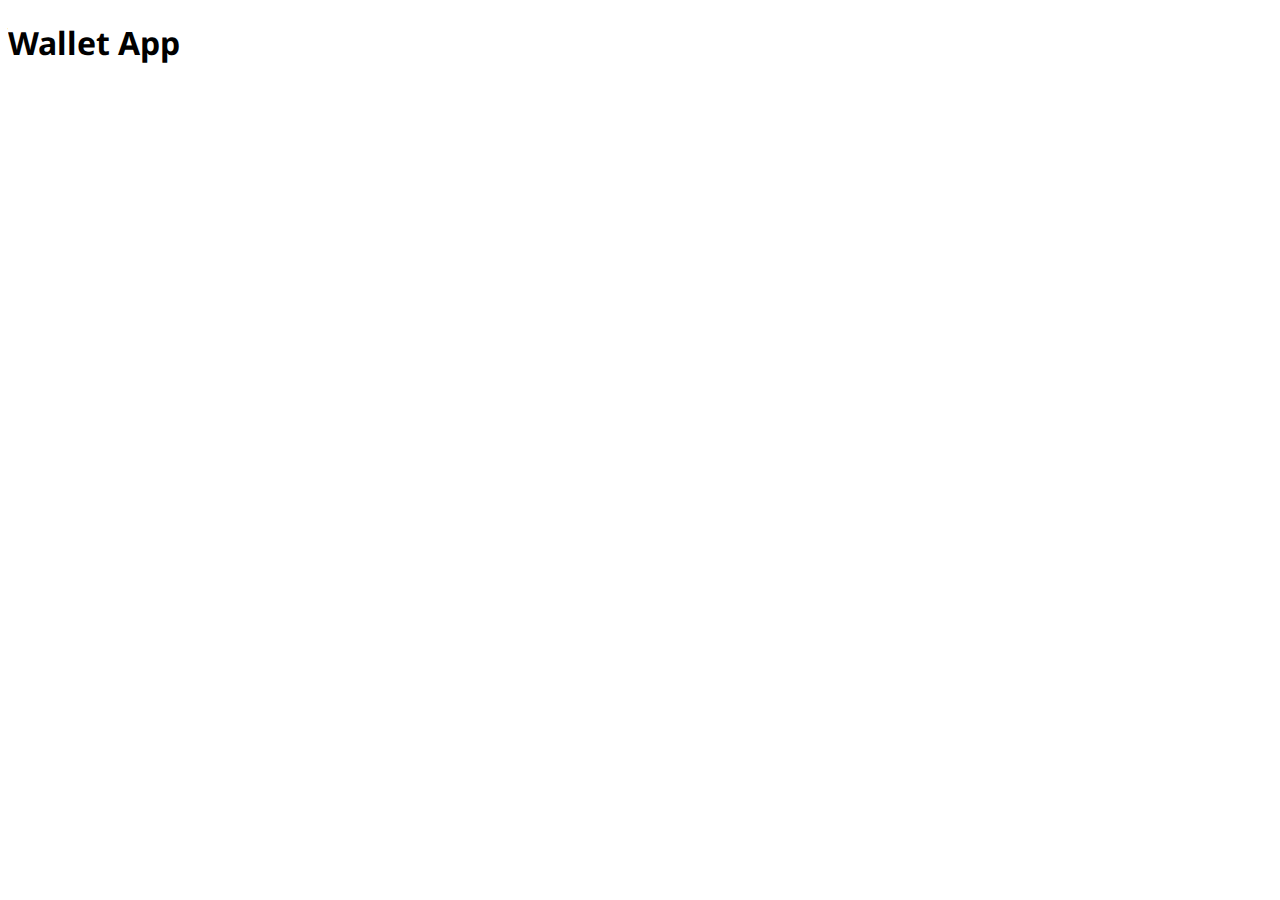
==== index.html @ 5966cf6f "initial commit" ====
<!DOCTYPE html>
<html>
  <head>
    <title>Wallet App - Login</title>
    <link rel="stylesheet" href="style.css" />
    <script src="index.js"></script>
  </head>
  <body>
    <h1>Wallet App</h1>
  </body>
</html>
---- style.css ----
@import url("https://fonts.googleapis.com/css2?family=Montserrat:wght@100;200;300;400;500;600;700;800&family=Noto+Sans:ital,wght@0,100;0,200;0,300;0,400;0,500;0,600;0,700;0,800;0,900;1,100;1,200;1,300;1,400;1,500;1,600;1,700;1,800;1,900&family=Open+Sans:wght@300;400;500;600;700;800&display=swap");

h1 {
  font-family: "Noto Sans", sans-serif;
}
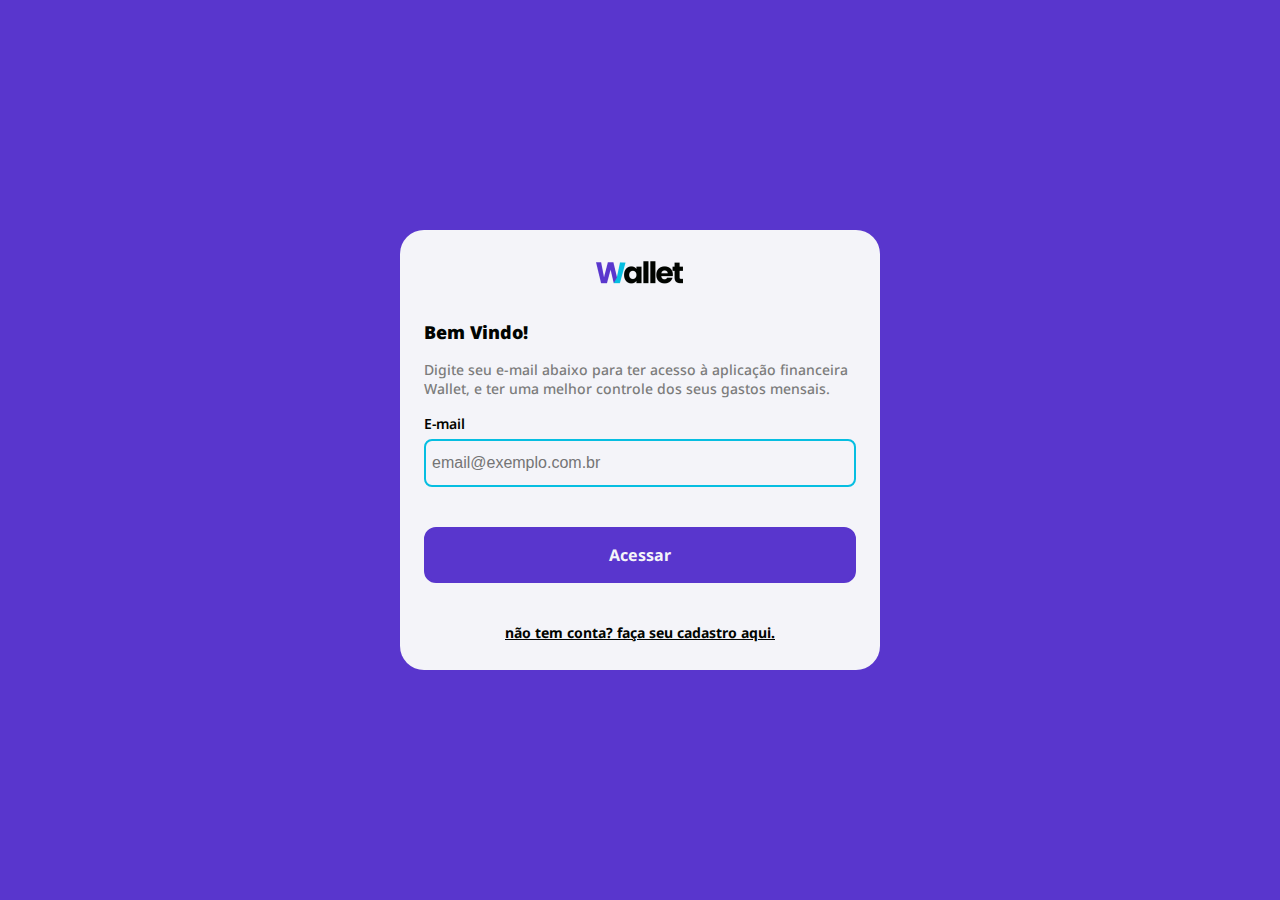
==== commit d33e2b6e: "feat: Styled System and login screen" ====
--- a/index.html
+++ b/index.html
@@ -6,6 +6,31 @@
     <script src="index.js"></script>
   </head>
   <body>
-    <h1>Wallet App</h1>
+    <div class="section-hero-purple">
+      <div class="div-box-email">
+        <div class="div-email-informations">
+          <img
+            class="image-logo"
+            src="src/image/wallet-logo.png"
+            alt="wallet-logo"
+          />
+          <h3 class="max-widht text-left mt-larger">Bem Vindo!</h3>
+          <p class="mt-small">
+            Digite seu e-mail abaixo para ter acesso à aplicação financeira
+            Wallet, e ter uma melhor controle dos seus gastos mensais.
+          </p>
+          <label class="mt-small" for="input-email"> E-mail </label>
+          <input
+            class="mt-smaller"
+            id="input-email"
+            placeholder="email@exemplo.com.br"
+          />
+          <button class="mt-forty">Acessar</button>
+          <a onclick="onclicknewpage()" class="mt-forty"
+            >não tem conta? faça seu cadastro aqui.</a
+          >
+        </div>
+      </div>
+    </div>
   </body>
 </html>
--- a/style.css
+++ b/style.css
@@ -1,5 +1,182 @@
 @import url("https://fonts.googleapis.com/css2?family=Montserrat:wght@100;200;300;400;500;600;700;800&family=Noto+Sans:ital,wght@0,100;0,200;0,300;0,400;0,500;0,600;0,700;0,800;0,900;1,100;1,200;1,300;1,400;1,500;1,600;1,700;1,800;1,900&family=Open+Sans:wght@300;400;500;600;700;800&display=swap");
+
+body {
+  padding: 0px;
+  margin: 0px;
+  font-family: "Noto Sans", sans-serif;
+  color: #010400;
+}
 
 h1 {
   font-family: "Noto Sans", sans-serif;
+  font-size: 40px;
+  font-weight: bolder;
+  margin: 0px;
+  padding: 0px;
 }
+h2 {
+  font-family: "Noto Sans", sans-serif;
+  font-size: 24px;
+  font-weight: bold;
+  margin: 0px;
+  padding: 0px;
+}
+h3 {
+  font-family: "Noto Sans", sans-serif;
+  font-size: 18px;
+  font-weight: 900;
+  margin: 0px;
+  padding: 0px;
+}
+h4 {
+  font-family: "Noto Sans", sans-serif;
+  font-size: 16px;
+  font-weight: 700;
+  color: #7c7c7c;
+  margin: 0px;
+  padding: 0px;
+}
+
+p {
+  font-family: "Noto Sans", sans-serif;
+  font-size: 14px;
+  font-weight: 500;
+  color: #7c7c7c;
+  margin: 0px;
+  padding: 0px;
+}
+
+label {
+  font-family: "Noto Sans", sans-serif;
+  font-size: 14px;
+  font-weight: 600;
+  color: #010400;
+  width: 100%;
+}
+
+a {
+  font-family: "Noto Sans", sans-serif;
+  font-size: 14px;
+  font-weight: 700;
+  text-decoration: underline;
+  cursor: pointer;
+}
+
+button {
+  font-family: "Noto Sans", sans-serif;
+  font-weight: 700;
+  width: 432px;
+  height: 56px;
+  border-radius: 12px;
+  color: #f4f4f9;
+  background-color: #5936cd;
+  border-width: 2px;
+  border-style: solid;
+  font-size: 16px;
+  border-color: #5936cd;
+  cursor: pointer;
+}
+
+button.small {
+  height: 36px;
+  width: 90px;
+  background-color: #f4f4f9;
+  border-radius: 8px;
+  font-size: 14px;
+  color: #010400;
+}
+
+input {
+  background-color: #f4f4f9;
+  width: 100%;
+  height: 48px;
+  border-color: #06bee1;
+  border-width: 2px;
+  border-style: solid;
+  border-radius: 8px;
+  color: #010400;
+  font-size: 16px;
+  padding: 6px;
+  box-sizing: border-box;
+}
+
+.max-widht {
+  width: 100%;
+}
+
+.text-right {
+  text-align: right;
+}
+
+.text-left {
+  text-align: left;
+}
+
+.text-center {
+  text-align: center;
+}
+
+.mt {
+  margin-top: 24px;
+}
+
+.mt-small {
+  margin-top: 16px;
+}
+
+.mt-larger {
+  margin-top: 32px;
+}
+
+.mt-smaller {
+  margin-top: 6px;
+}
+.mt-large {
+  margin-top: 28px;
+}
+.mt-doble-smaller {
+  margin-top: 12px;
+}
+.mt-fifty {
+  margin-top: 50px;
+}
+.mt-forty {
+  margin-top: 40px;
+}
+
+.div-email-informations {
+  display: flex;
+  flex-direction: column;
+  align-items: center;
+  justify-content: center;
+  height: auto;
+  width: auto;
+  text-align: left;
+  padding: 24px;
+}
+.div-box-email {
+  display: flex;
+  flex-direction: column;
+  align-items: center;
+  justify-content: center;
+  width: 480px;
+  height: auto;
+  min-height: 440px;
+  background-color: #f4f4f9;
+  border-radius: 24px;
+  border-width: 0px;
+}
+
+.image-logo {
+  width: 88px;
+  height: 30px;
+}
+
+.section-hero-purple {
+  display: flex;
+  align-items: center;
+  justify-content: center;
+  width: 100vw;
+  height: 100vh;
+  background-color: #5936cd;
+}
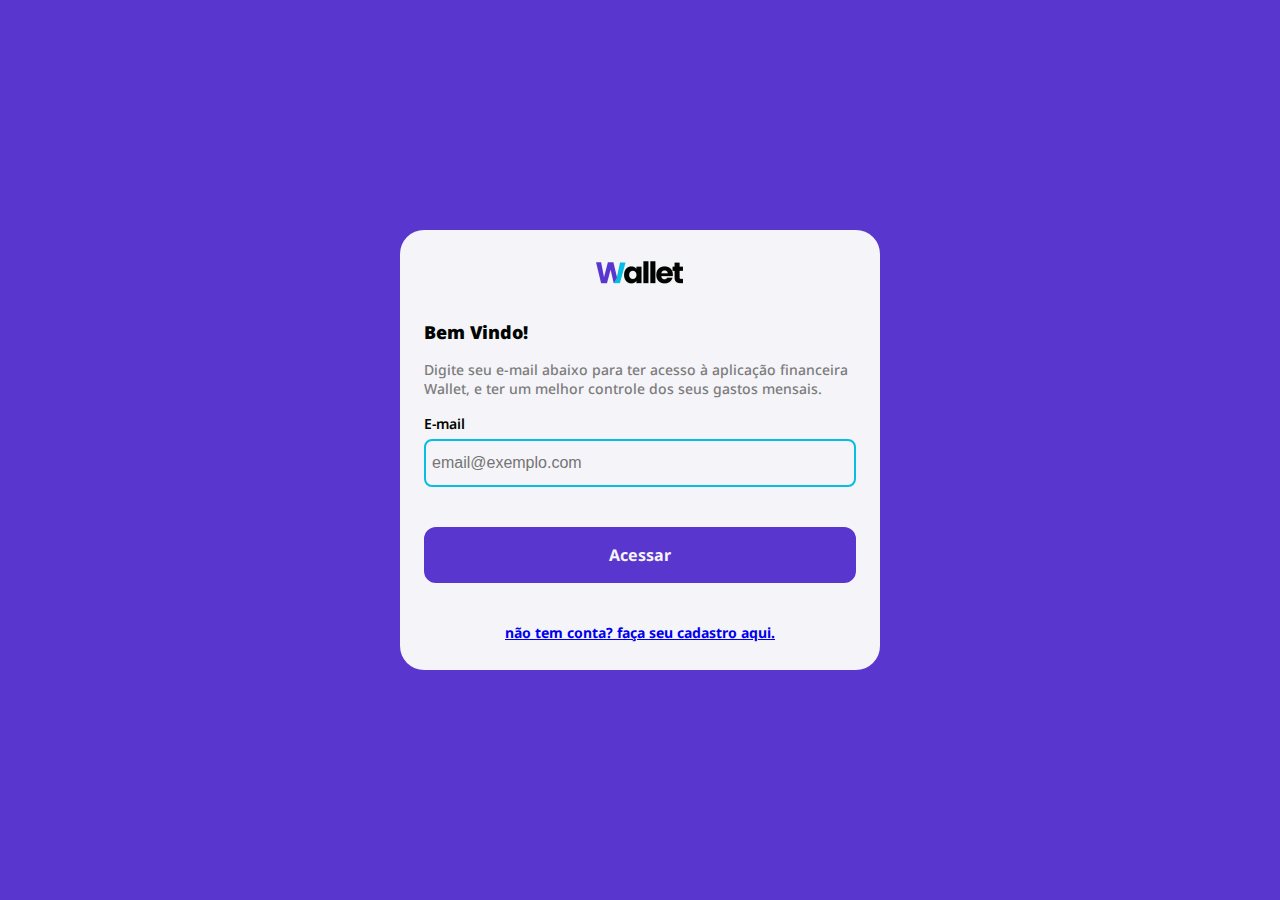
==== commit 2befe6f5: "feat: login screen and cadaster screen, local storage done, initialized home screen" ====
--- a/index.html
+++ b/index.html
@@ -17,16 +17,19 @@
           <h3 class="max-widht text-left mt-larger">Bem Vindo!</h3>
           <p class="mt-small">
             Digite seu e-mail abaixo para ter acesso à aplicação financeira
-            Wallet, e ter uma melhor controle dos seus gastos mensais.
+            Wallet, e ter um melhor controle dos seus gastos mensais.
           </p>
           <label class="mt-small" for="input-email"> E-mail </label>
           <input
             class="mt-smaller"
             id="input-email"
-            placeholder="email@exemplo.com.br"
+            placeholder="email@exemplo.com"
+            name="input-email"
+            type="email"
           />
-          <button class="mt-forty">Acessar</button>
-          <a onclick="onclicknewpage()" class="mt-forty"
+          <button onclick="saveEmail()" class="mt-forty">Acessar</button>
+
+          <a href="../wallet-app/pages/files/index.html" class="mt-forty"
             >não tem conta? faça seu cadastro aqui.</a
           >
         </div>
--- a/style.css
+++ b/style.css
@@ -98,6 +98,7 @@
   font-size: 16px;
   padding: 6px;
   box-sizing: border-box;
+  outline: none;
 }
 
 .max-widht {
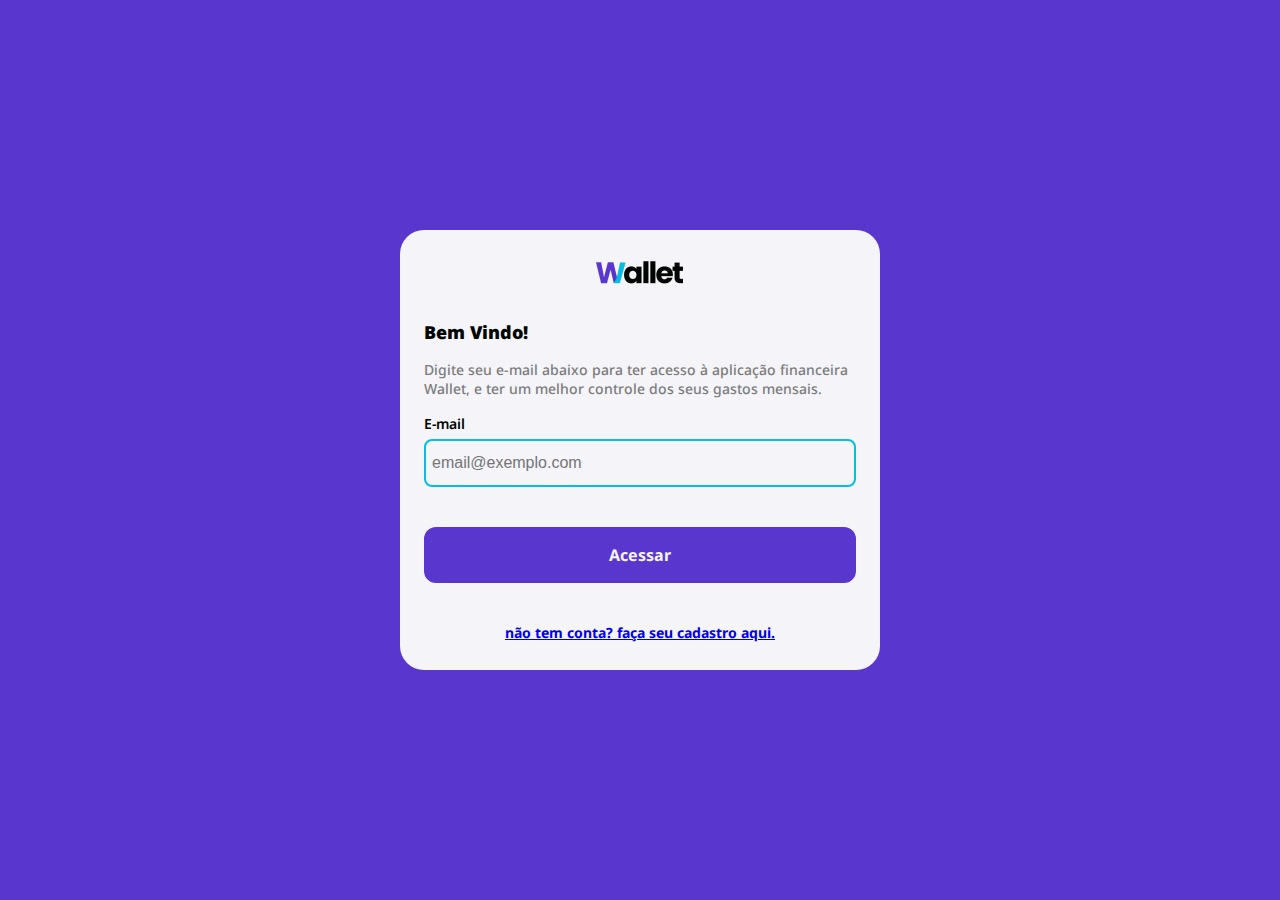
==== commit 0d34708e: "feat: users validation login implemented" ====
--- a/index.html
+++ b/index.html
@@ -27,9 +27,9 @@
             name="input-email"
             type="email"
           />
-          <button onclick="saveEmail()" class="mt-forty">Acessar</button>
+          <button onclick="onclickLogin()" class="mt-forty">Acessar</button>
 
-          <a href="../wallet-app/pages/files/index.html" class="mt-forty"
+          <a href="./pages/files/index.html" class="mt-forty"
             >não tem conta? faça seu cadastro aqui.</a
           >
         </div>
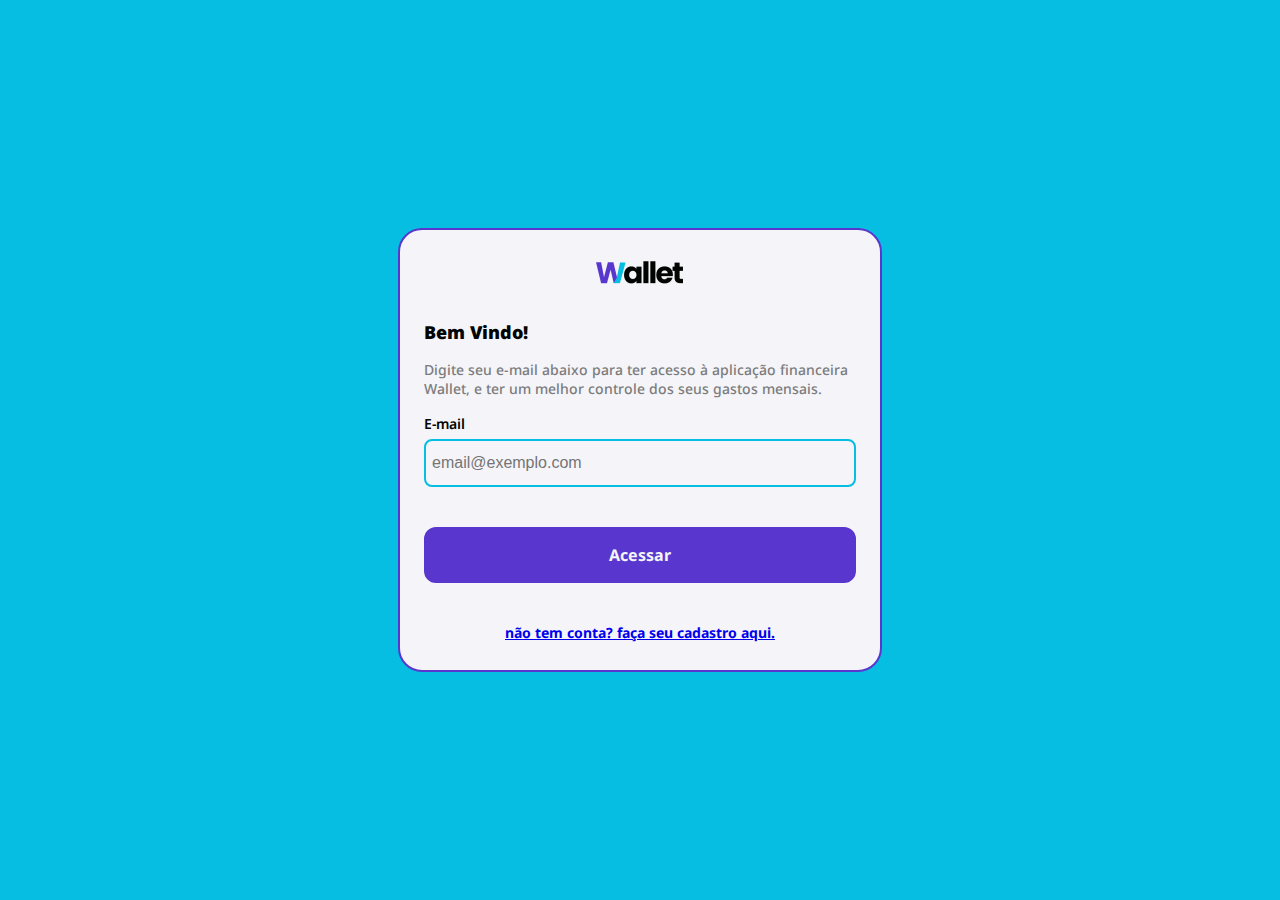
==== commit 61bf87b6: "feat: register implemented and conect with api" ====
--- a/index.html
+++ b/index.html
@@ -6,7 +6,7 @@
     <script src="index.js"></script>
   </head>
   <body>
-    <div class="section-hero-purple">
+    <div class="section-hero-colorful">
       <div class="div-box-email">
         <div class="div-email-informations">
           <img
--- a/style.css
+++ b/style.css
@@ -166,6 +166,10 @@
   background-color: #f4f4f9;
   border-radius: 24px;
   border-width: 0px;
+  border-width: 2px;
+  border-style: solid;
+  border-color: #5936cd;
+  border-radius: 24px;
 }
 
 .image-logo {
@@ -173,11 +177,11 @@
   height: 30px;
 }
 
-.section-hero-purple {
+.section-hero-colorful {
   display: flex;
   align-items: center;
   justify-content: center;
   width: 100vw;
   height: 100vh;
-  background-color: #5936cd;
+  background-color: #06bee1;
 }
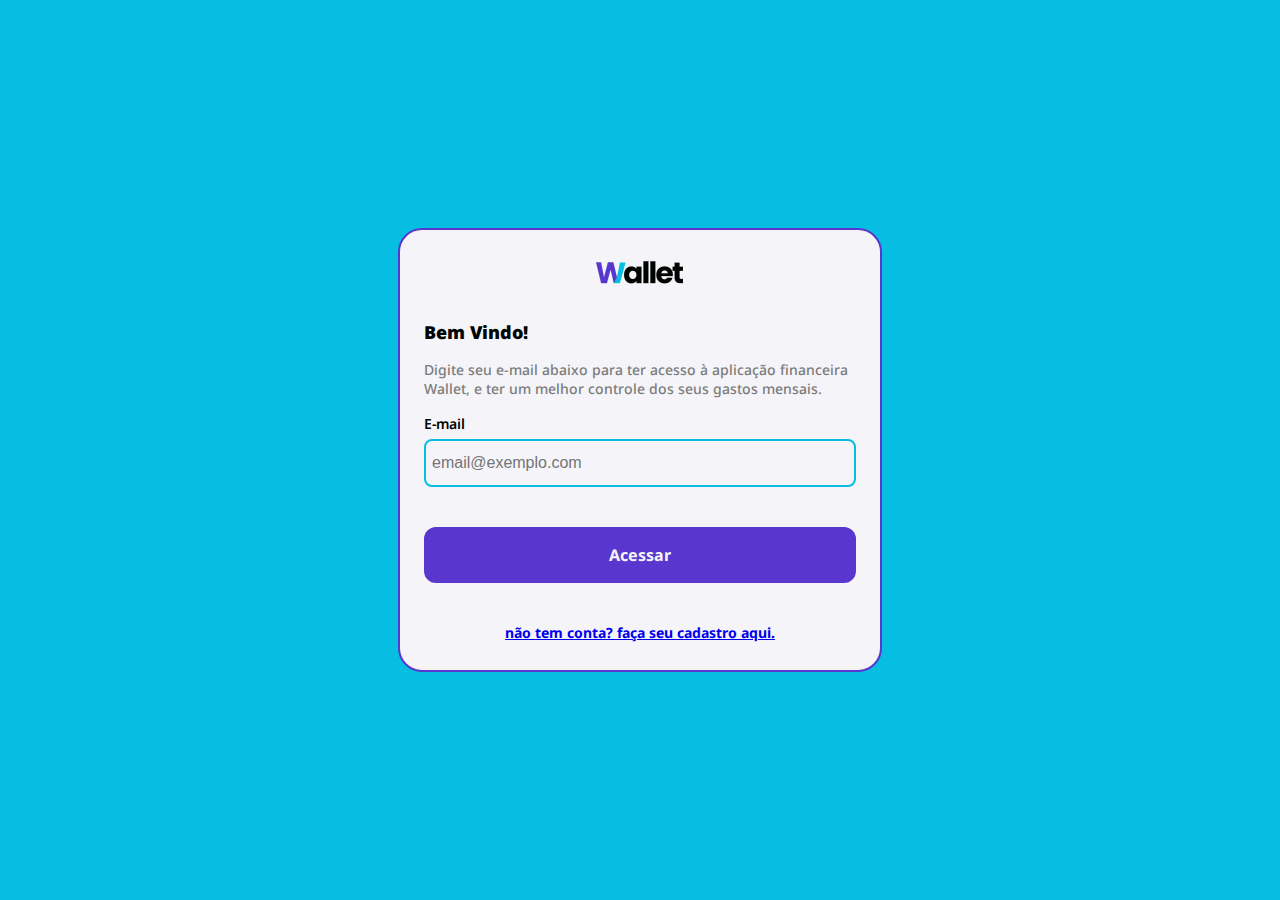
==== commit 0eb5de9a: "feat: included icon letter name and identification email for users" ====
--- a/index.html
+++ b/index.html
@@ -29,7 +29,7 @@
           />
           <button onclick="onclickLogin()" class="mt-forty">Acessar</button>
 
-          <a href="./pages/files/index.html" class="mt-forty"
+          <a href="./pages/register/index.html" class="mt-forty"
             >não tem conta? faça seu cadastro aqui.</a
           >
         </div>
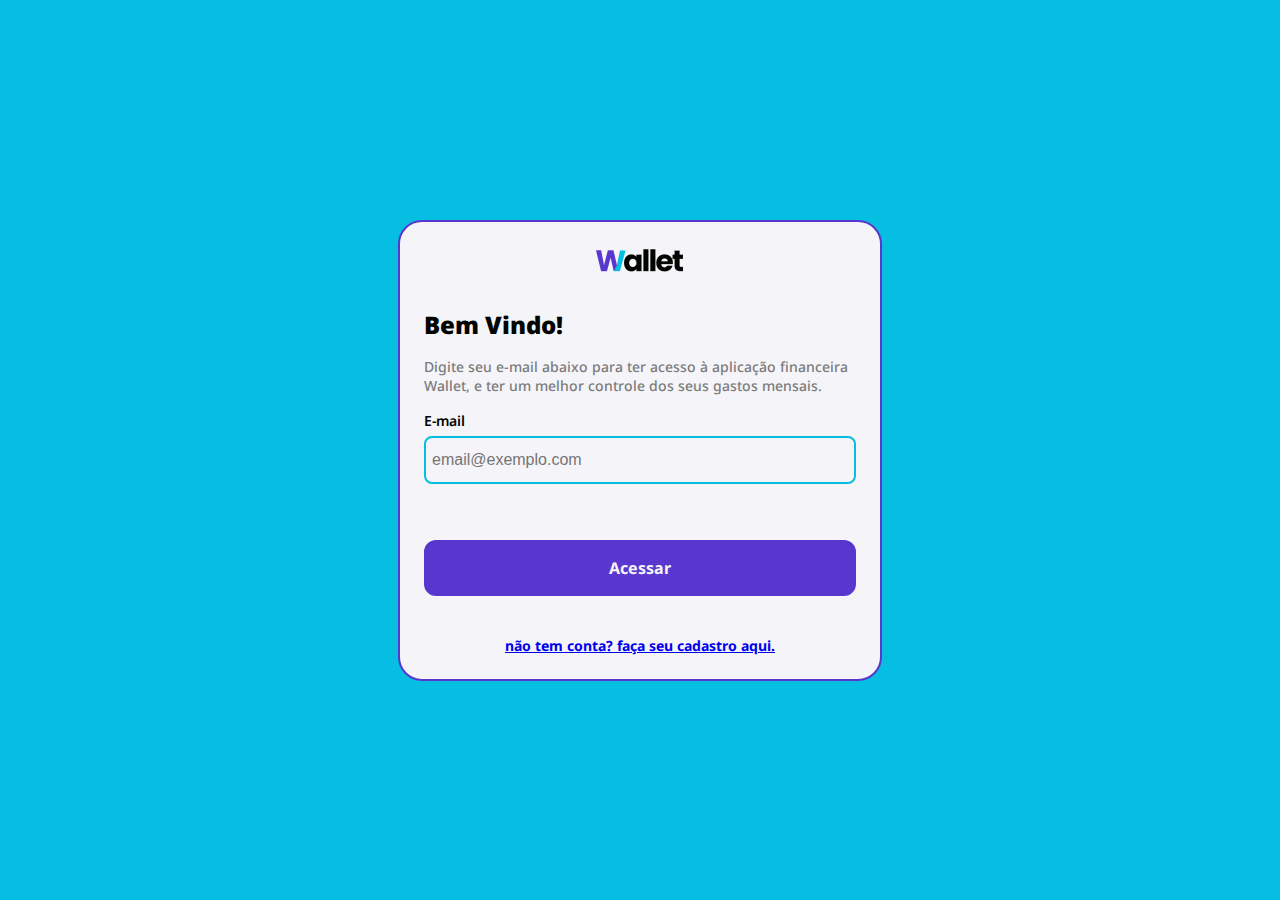
==== commit 74c5d3c4: "feat: resposive wallet app" ====
--- a/index.html
+++ b/index.html
@@ -3,6 +3,7 @@
   <head>
     <title>Wallet App - Login</title>
     <link rel="stylesheet" href="style.css" />
+    <link rel="stylesheet" href="./home/mobile.css" />
     <script src="index.js"></script>
   </head>
   <body>
--- a/style.css
+++ b/style.css
@@ -9,21 +9,21 @@
 
 h1 {
   font-family: "Noto Sans", sans-serif;
-  font-size: 40px;
+  font-size: 52px;
   font-weight: bolder;
   margin: 0px;
   padding: 0px;
 }
 h2 {
   font-family: "Noto Sans", sans-serif;
+  font-size: 28px;
+  font-weight: bold;
+  margin: 0px;
+  padding: 0px;
+}
+h3 {
+  font-family: "Noto Sans", sans-serif;
   font-size: 24px;
-  font-weight: bold;
-  margin: 0px;
-  padding: 0px;
-}
-h3 {
-  font-family: "Noto Sans", sans-serif;
-  font-size: 18px;
   font-weight: 900;
   margin: 0px;
   padding: 0px;
@@ -80,7 +80,7 @@
 button.small {
   height: 36px;
   width: 90px;
-  background-color: #f4f4f9;
+  background-color: #ffffff;
   border-radius: 8px;
   font-size: 14px;
   color: #010400;
@@ -99,6 +99,29 @@
   padding: 6px;
   box-sizing: border-box;
   outline: none;
+  margin-bottom: 16px;
+}
+
+input.white {
+  background-color: #ffffff;
+  text-align: center;
+  font-size: 16px;
+  font-weight: bold;
+}
+select {
+  background-color: #f4f4f9;
+  width: 100%;
+  height: 48px;
+  border-color: #06bee1;
+  border-width: 2px;
+  border-style: solid;
+  border-radius: 8px;
+  color: #010400;
+  font-size: 16px;
+  padding: 6px;
+  box-sizing: border-box;
+  outline: none;
+  margin-top: 14px;
 }
 
 .max-widht {
--- a/home/mobile.css
+++ b/home/mobile.css
@@ -0,0 +1,136 @@
+@media only screen and (max-device-width: 450px) {
+  p {
+    font-size: 25px;
+  }
+  h3 {
+    font-size: 35px;
+  }
+  a {
+    font-size: 22px;
+  }
+
+  h1 {
+    font-size: 68px;
+  }
+  h2 {
+    font-size: 30px;
+  }
+  .logo-image {
+    width: 100px;
+    height: 35px;
+  }
+  .image-logo {
+    width: 126px;
+    height: 54px;
+  }
+  .flexbox-container-values {
+    display: grid;
+    grid-template-columns: auto auto;
+    grid-template-rows: auto;
+    justify-content: center;
+    align-content: flex-start;
+    height: 35%;
+    row-gap: 30px;
+    column-gap: 30px;
+    padding-top: 0px;
+    margin-top: 20%;
+  }
+  .cards-container-values {
+    width: 424px;
+    height: 266px;
+    box-sizing: border-box;
+  }
+  .navbar {
+    padding: 24px 56px;
+  }
+  .list-container {
+    padding: 0px 56px;
+  }
+
+  .list-container-items {
+    display: flex;
+    flex-direction: column;
+    align-items: flex-start;
+    justify-content: flex-start;
+    width: 100%;
+    height: 754px;
+    border-radius: 24px;
+    background-color: #ffffff;
+    padding: 24px;
+    border-width: 2px;
+    border-style: solid;
+    border-color: #06bee1;
+  }
+  .add-items {
+    display: flex;
+    flex-direction: column;
+    align-items: flex-start;
+    justify-content: flex-start;
+    height: 100%;
+    width: 70%;
+    background-color: #f4f4f9;
+  }
+  .div-box-email {
+    width: 600px;
+    height: 700px;
+    min-height: 440px;
+  }
+  .div-email-informations {
+    display: flex;
+    flex-direction: column;
+    align-items: center;
+    justify-content: center;
+    height: auto;
+    width: auto;
+    text-align: left;
+    padding: 24px;
+  }
+  .navbar-container {
+    display: flex;
+    flex-direction: row;
+    align-items: center;
+    justify-content: space-between;
+    width: 350px;
+    height: 100%;
+  }
+  input {
+    height: 56px;
+    font-size: 24px;
+  }
+  select {
+    height: 56px;
+    font-size: 24px;
+  }
+  label {
+    font-size: 20px;
+  }
+  button {
+    height: 66px;
+    width: 100%;
+    font-size: 24px;
+  }
+  button.small {
+    height: 48px;
+    width: 124px;
+    background-color: #ffffff;
+    border-radius: 8px;
+    font-size: 20px;
+    color: #010400;
+  }
+  h2 {
+    font-size: 35px;
+  }
+  th {
+    font-size: 24px;
+  }
+  input.white {
+    font-size: 20px;
+  }
+  td {
+    font-size: 22px;
+  }
+  .image-trash {
+    width: 22px;
+    height: 24px;
+  }
+}
